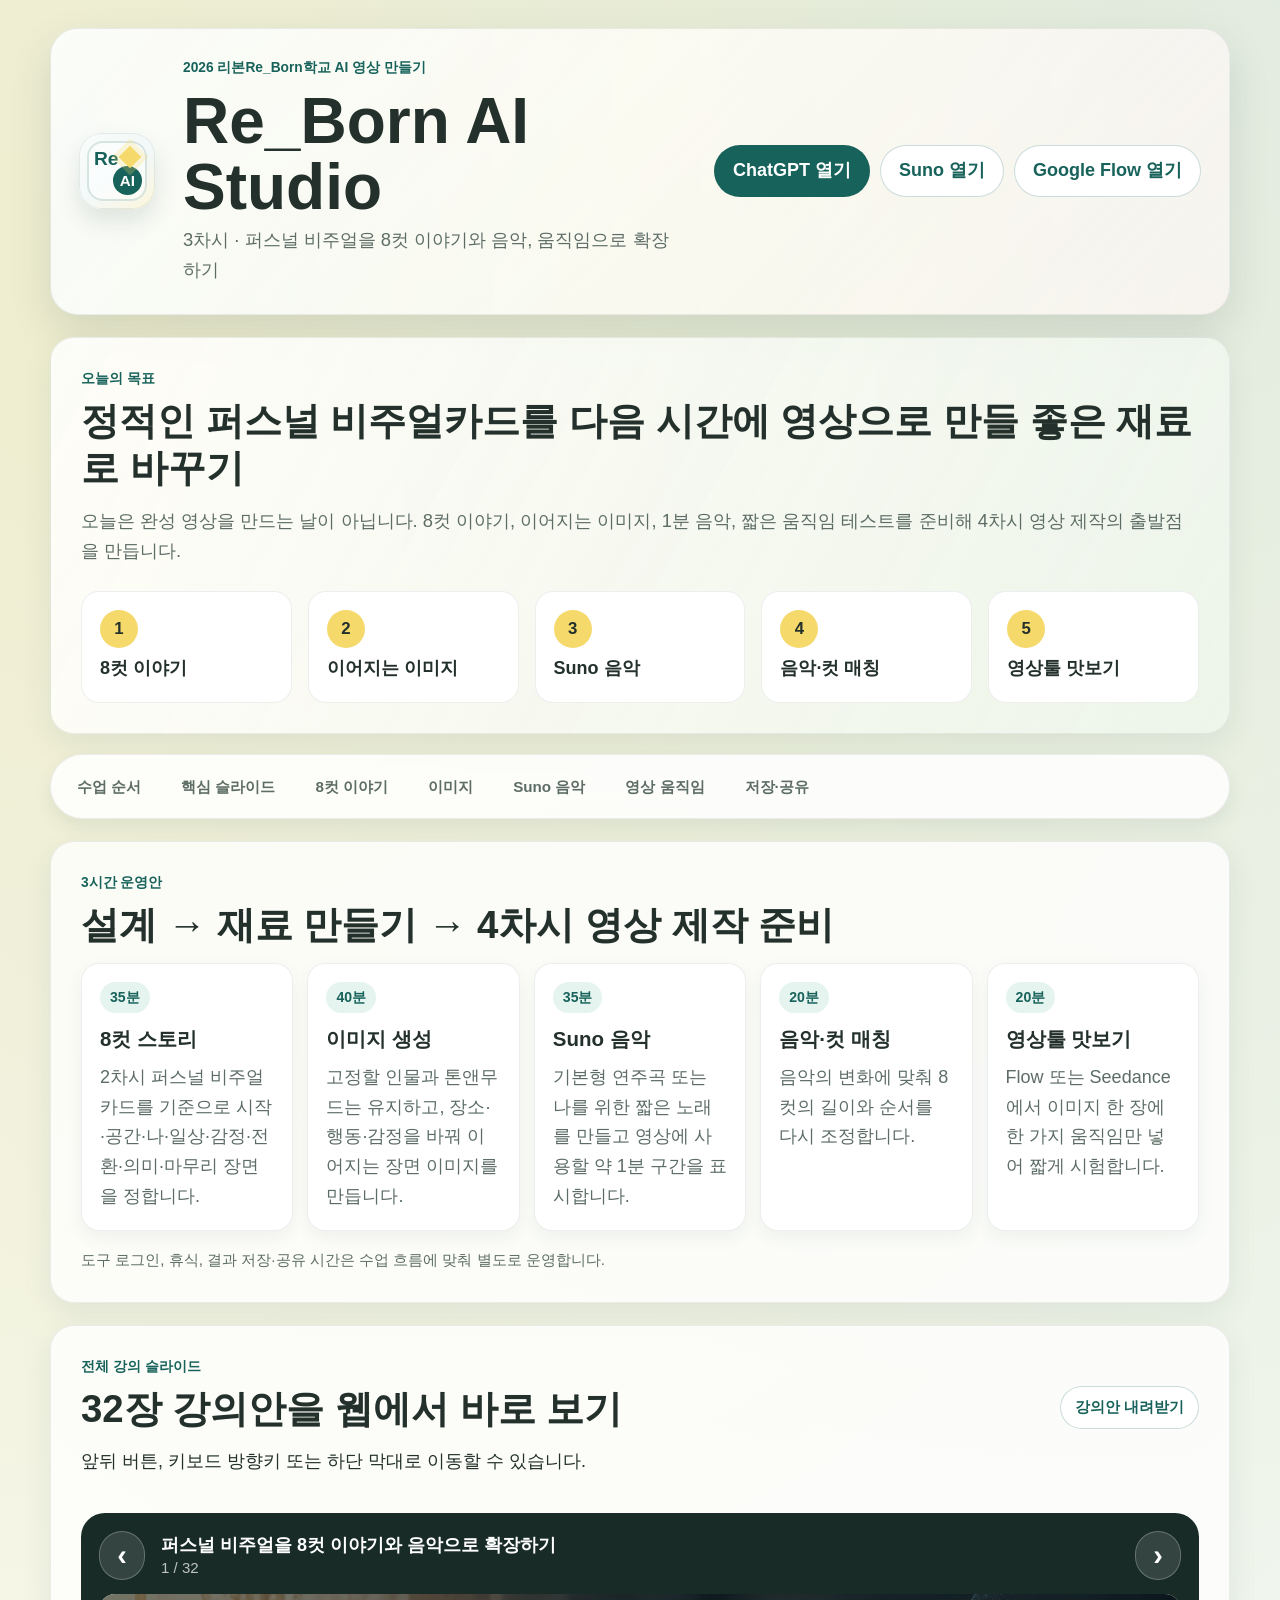
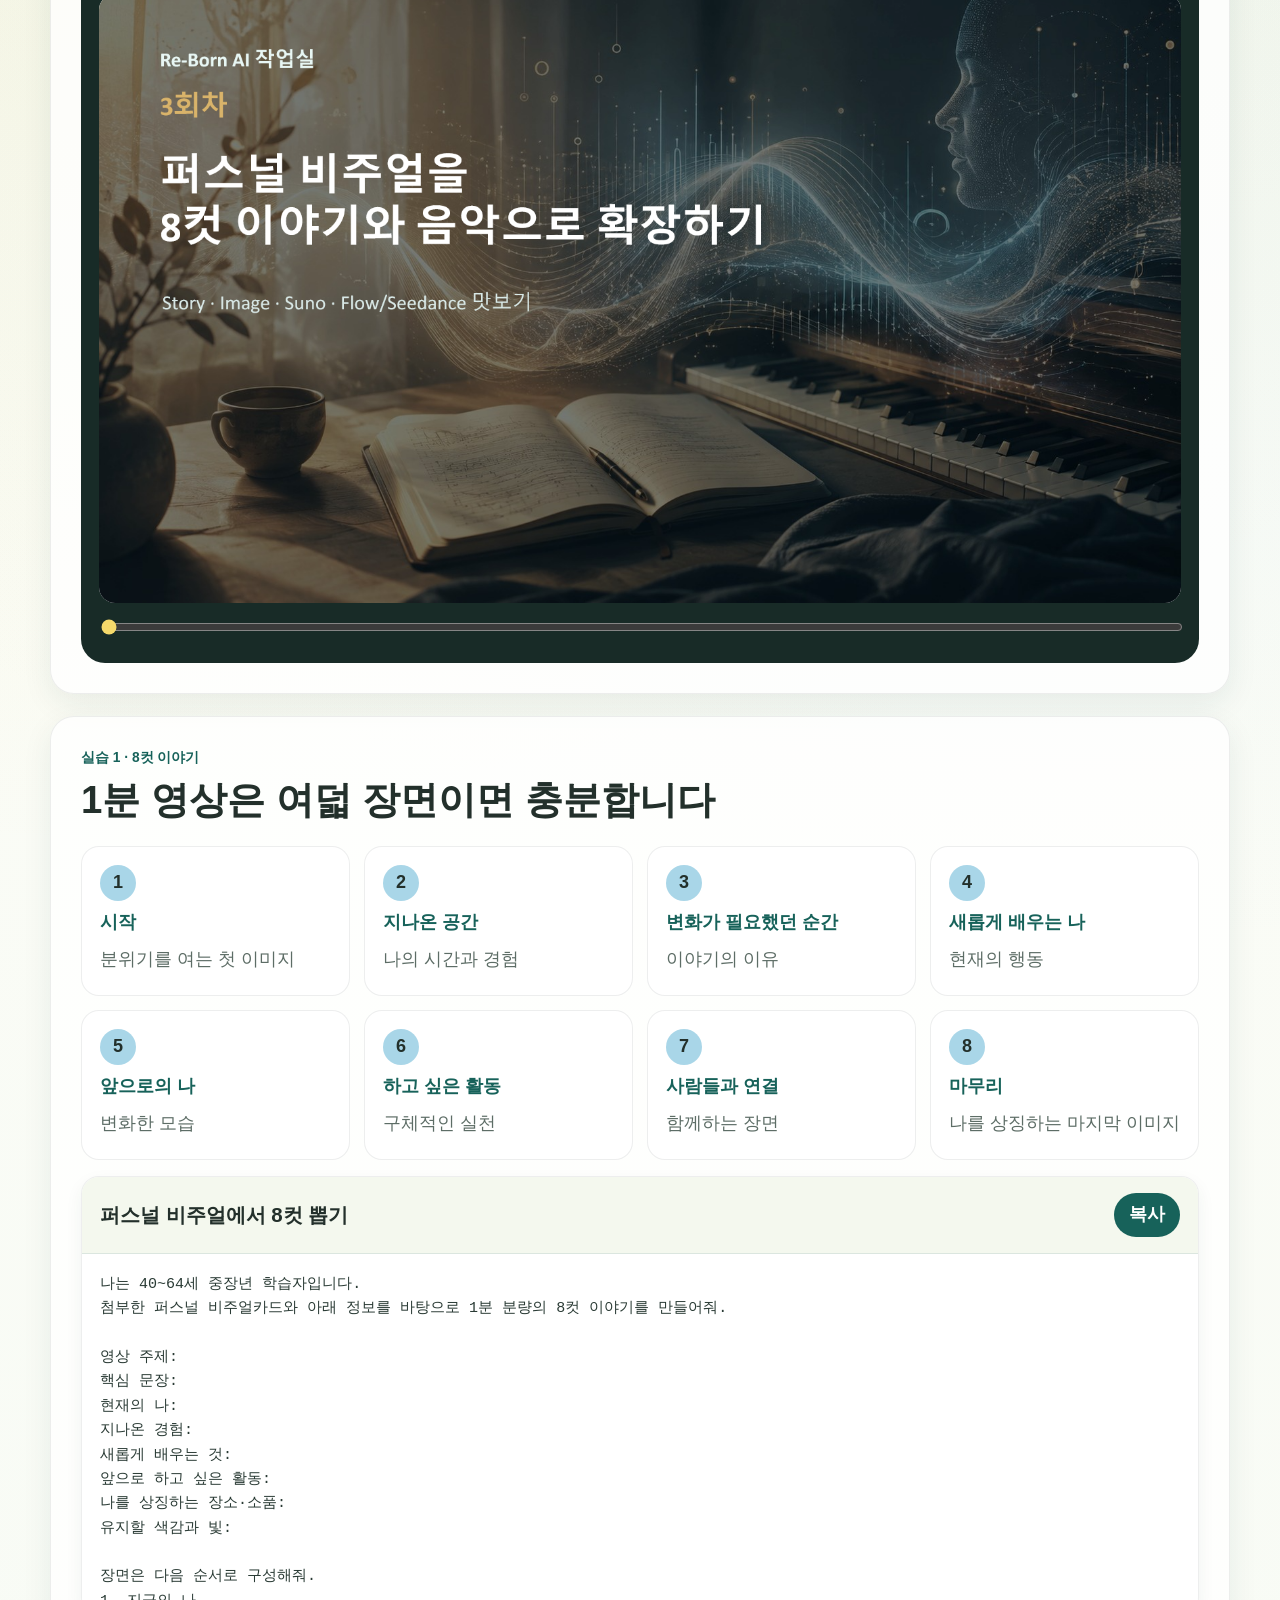
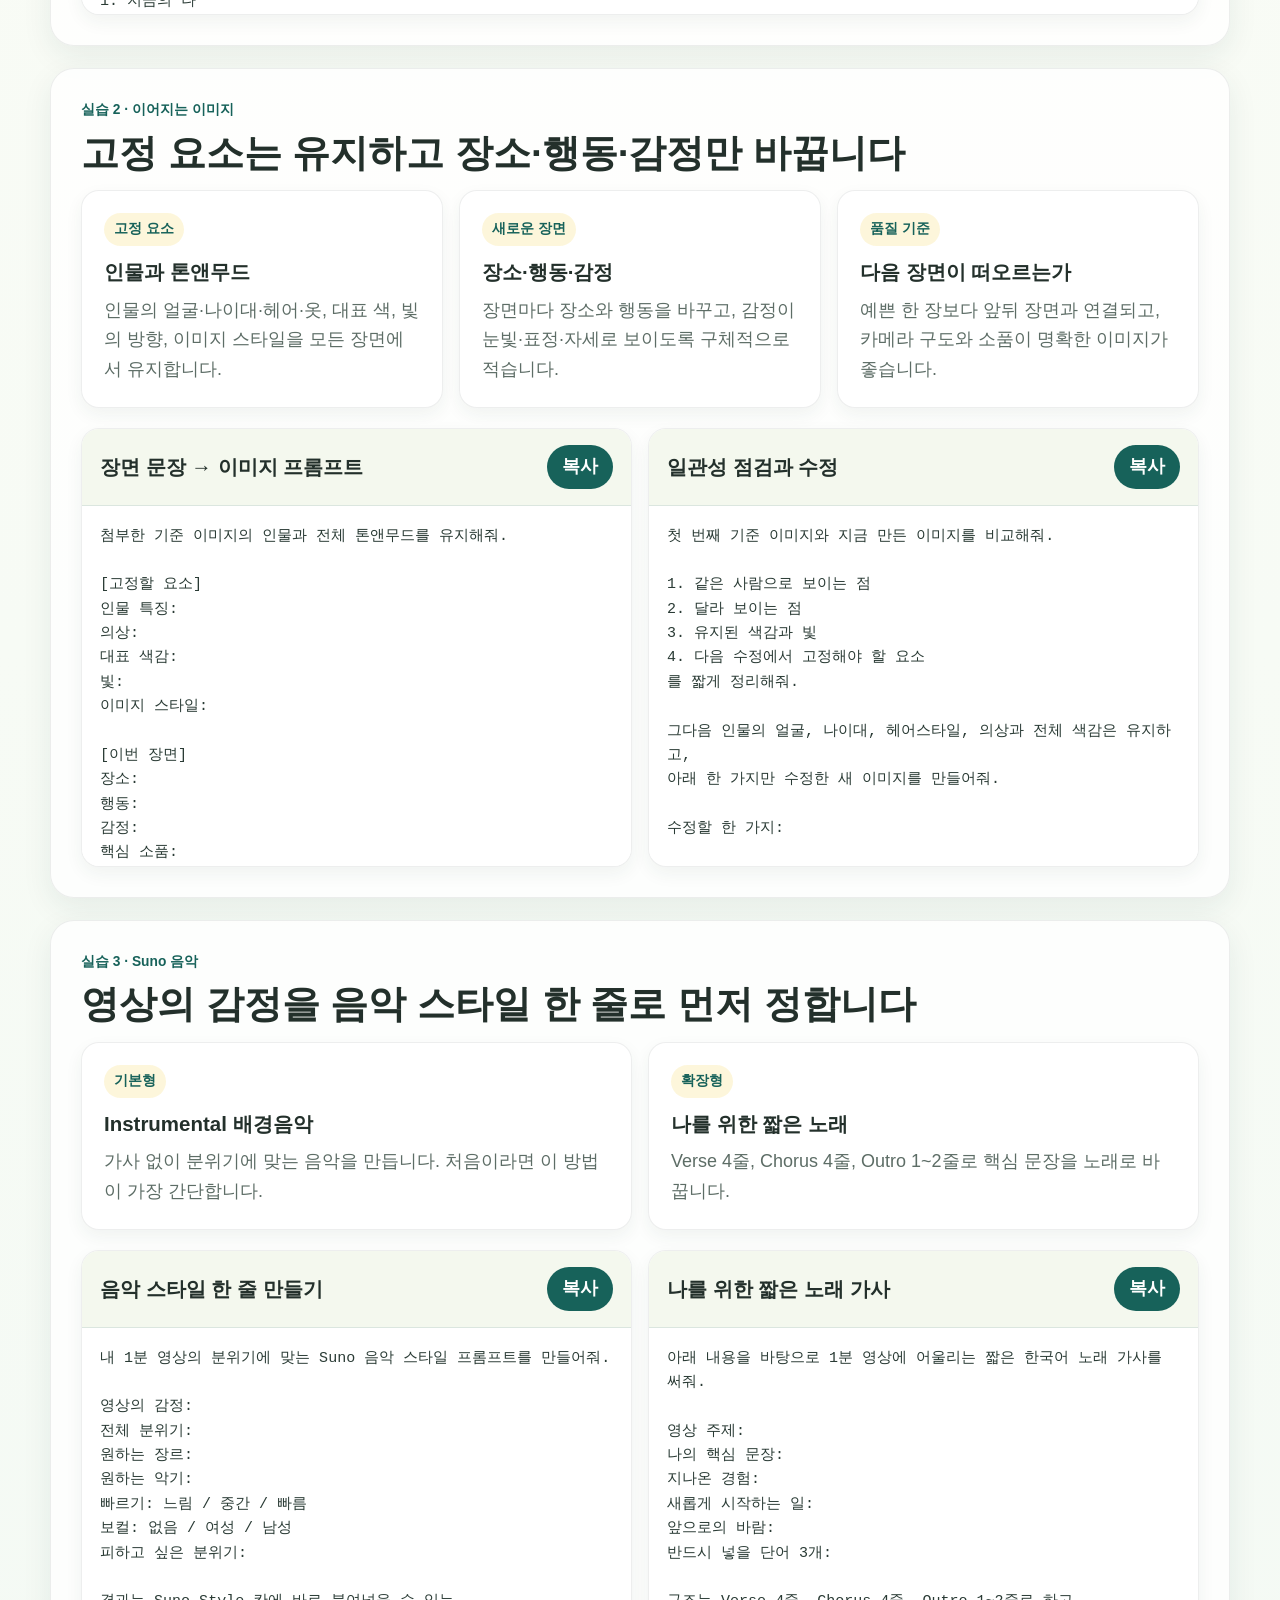
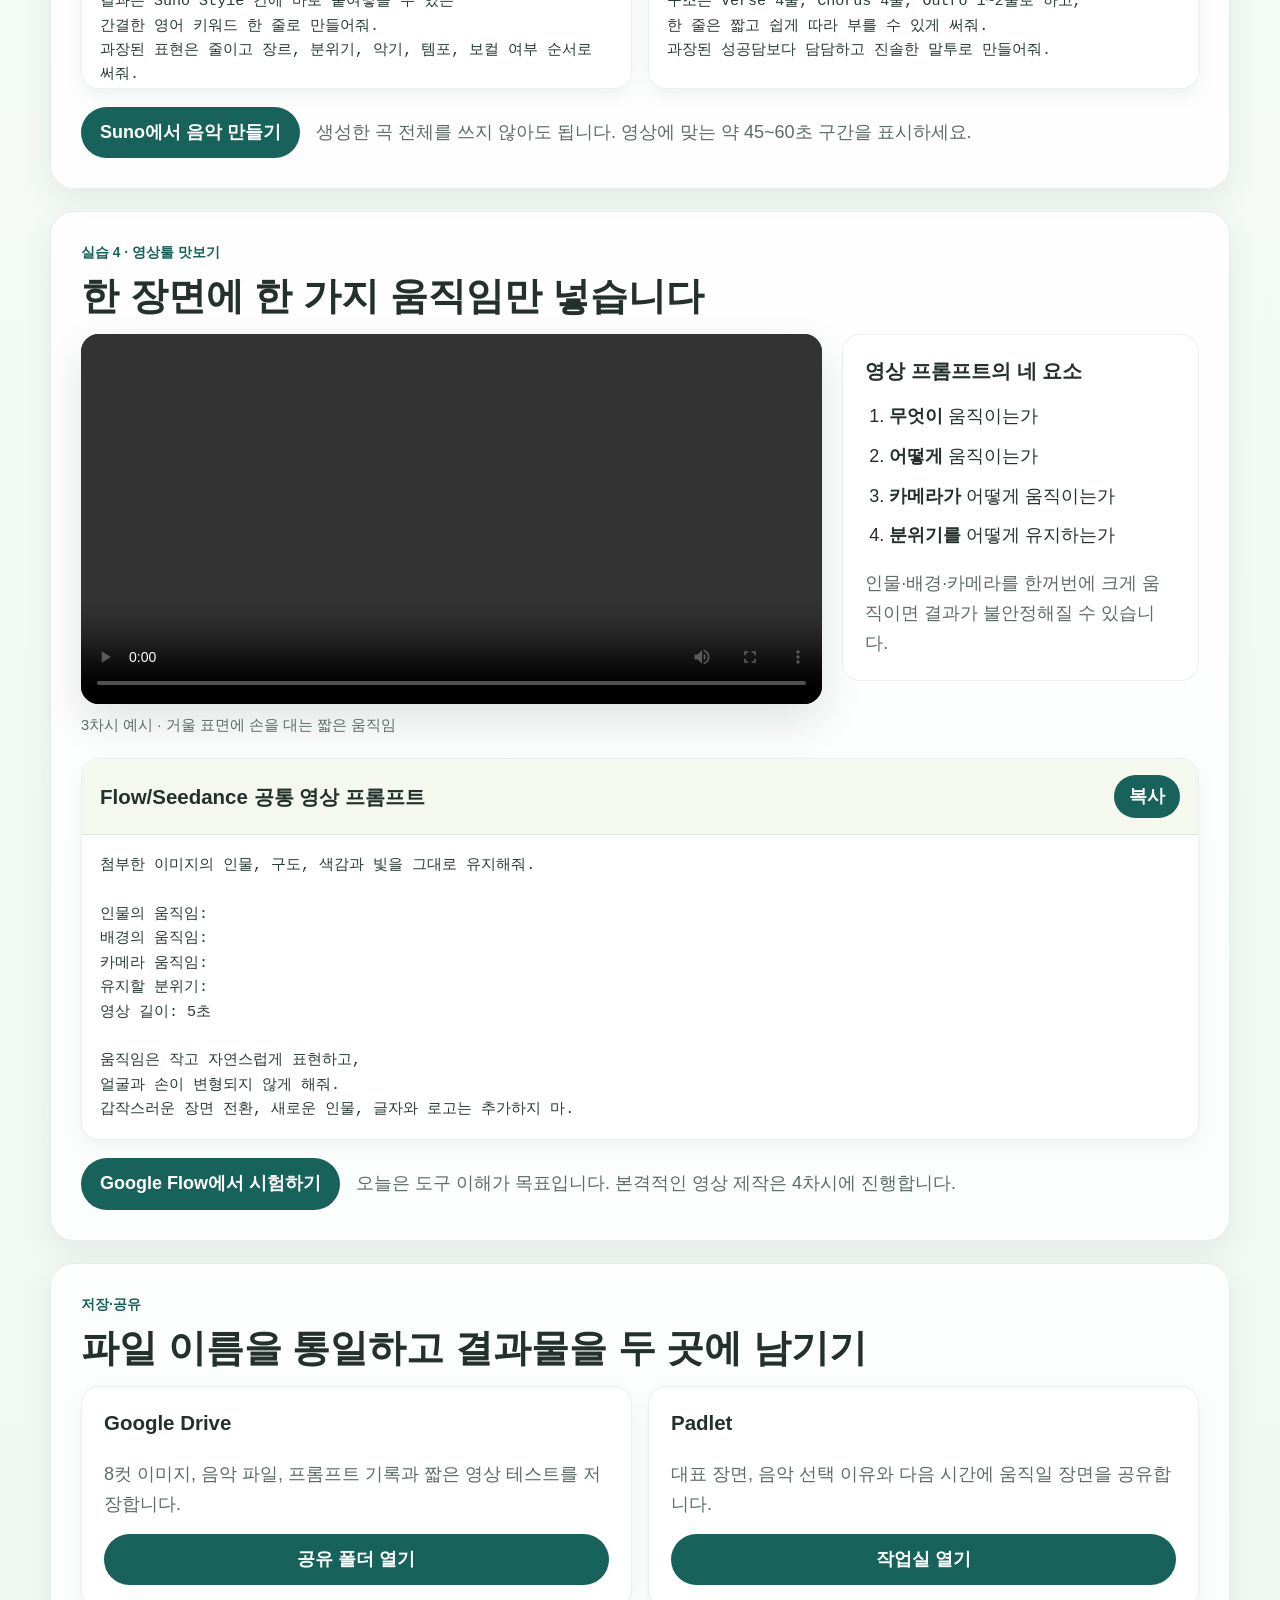
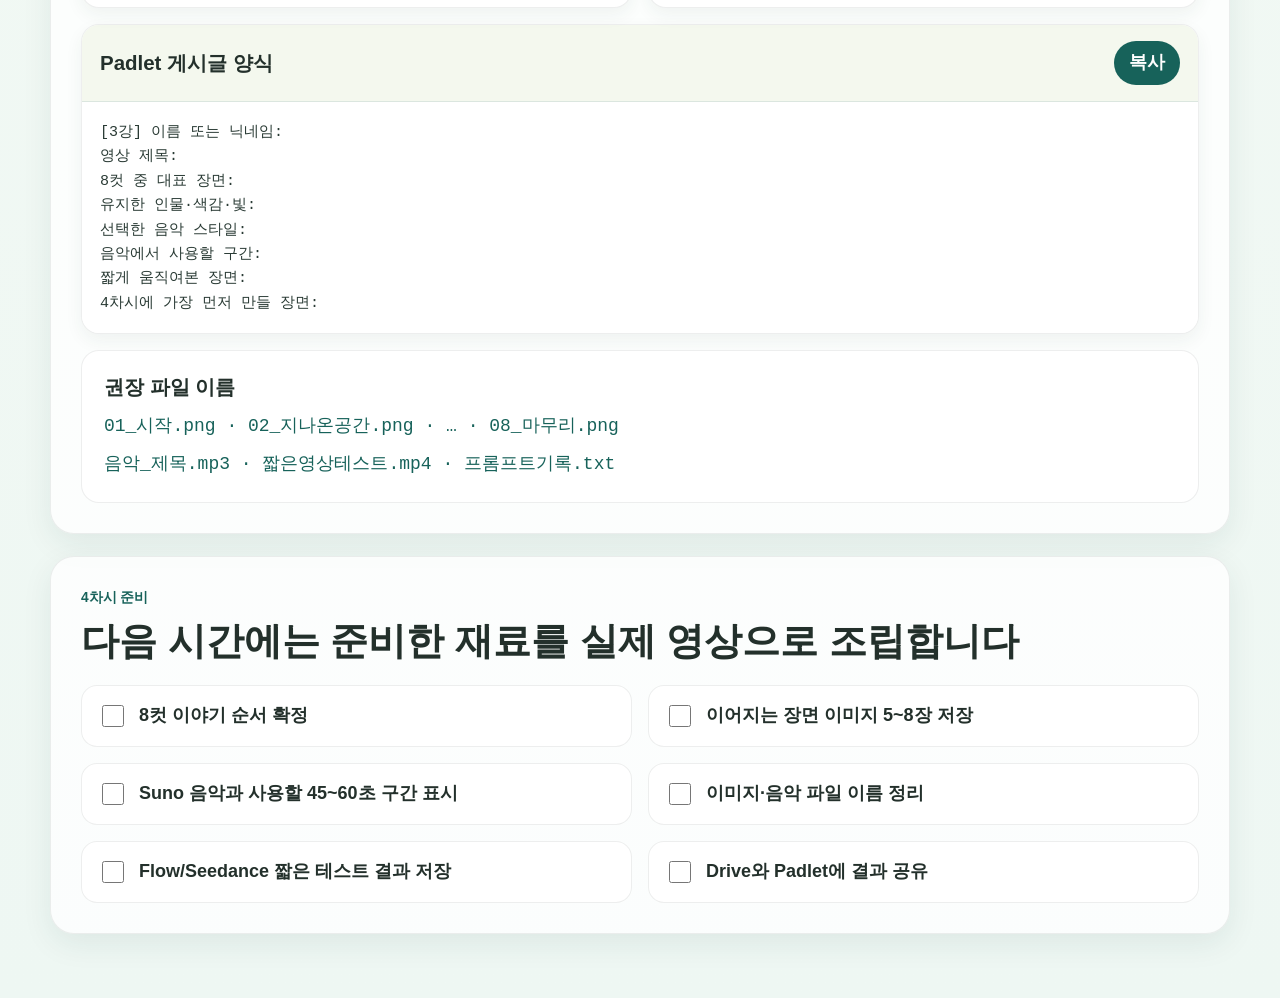
==== 3차시/index.html @ 13a47c1c "Add session 3 learning web app" ====
<!doctype html>
<html lang="ko">
  <head>
    <meta charset="utf-8" />
    <meta name="viewport" content="width=device-width, initial-scale=1" />
    <meta name="description" content="Re_Born AI Studio 3차시 수강생용 실습 웹앱" />
    <title>Re_Born AI Studio | 3차시 이야기·음악·영상</title>
    <link rel="stylesheet" href="./style.css" />
  </head>
  <body>
    <header class="site-header">
      <div class="brand-mark" aria-hidden="true">
        <span class="mark-r">Re</span>
        <span class="mark-ai">AI</span>
        <span class="mark-spark"></span>
      </div>
      <div class="hero-copy">
        <p class="eyebrow">2026 리본Re_Born학교 AI 영상 만들기</p>
        <h1>Re_Born AI Studio</h1>
        <p class="subtitle">3차시 · 퍼스널 비주얼을 8컷 이야기와 음악, 움직임으로 확장하기</p>
      </div>
      <div class="hero-actions">
        <a class="button primary" href="https://chatgpt.com/" target="_blank" rel="noreferrer">ChatGPT 열기</a>
        <a class="button" href="https://suno.com/" target="_blank" rel="noreferrer">Suno 열기</a>
        <a class="button" href="https://labs.google/fx/ko/tools/flow" target="_blank" rel="noreferrer">Google Flow 열기</a>
      </div>
    </header>

    <main>
      <section class="section goal-section" id="goal">
        <div class="section-label">오늘의 목표</div>
        <h2>정적인 퍼스널 비주얼카드를 다음 시간에 영상으로 만들 좋은 재료로 바꾸기</h2>
        <p class="lead">
          오늘은 완성 영상을 만드는 날이 아닙니다. 8컷 이야기, 이어지는 이미지, 1분 음악,
          짧은 움직임 테스트를 준비해 4차시 영상 제작의 출발점을 만듭니다.
        </p>
        <div class="outcomes">
          <div><strong>1</strong><span>8컷 이야기</span></div>
          <div><strong>2</strong><span>이어지는 이미지</span></div>
          <div><strong>3</strong><span>Suno 음악</span></div>
          <div><strong>4</strong><span>음악·컷 매칭</span></div>
          <div><strong>5</strong><span>영상툴 맛보기</span></div>
        </div>
      </section>

      <nav class="quick-nav" aria-label="수업 바로가기">
        <a href="#flow">수업 순서</a>
        <a href="#slides">핵심 슬라이드</a>
        <a href="#story">8컷 이야기</a>
        <a href="#image">이미지</a>
        <a href="#music">Suno 음악</a>
        <a href="#motion">영상 움직임</a>
        <a href="#share">저장·공유</a>
      </nav>

      <section class="section" id="flow">
        <div class="section-label">3시간 운영안</div>
        <h2>설계 → 재료 만들기 → 4차시 영상 제작 준비</h2>
        <div class="timeline five">
          <article>
            <time>35분</time>
            <h3>8컷 스토리</h3>
            <p>2차시 퍼스널 비주얼카드를 기준으로 시작·공간·나·일상·감정·전환·의미·마무리 장면을 정합니다.</p>
          </article>
          <article>
            <time>40분</time>
            <h3>이미지 생성</h3>
            <p>고정할 인물과 톤앤무드는 유지하고, 장소·행동·감정을 바꿔 이어지는 장면 이미지를 만듭니다.</p>
          </article>
          <article>
            <time>35분</time>
            <h3>Suno 음악</h3>
            <p>기본형 연주곡 또는 나를 위한 짧은 노래를 만들고 영상에 사용할 약 1분 구간을 표시합니다.</p>
          </article>
          <article>
            <time>20분</time>
            <h3>음악·컷 매칭</h3>
            <p>음악의 변화에 맞춰 8컷의 길이와 순서를 다시 조정합니다.</p>
          </article>
          <article>
            <time>20분</time>
            <h3>영상툴 맛보기</h3>
            <p>Flow 또는 Seedance에서 이미지 한 장에 한 가지 움직임만 넣어 짧게 시험합니다.</p>
          </article>
        </div>
        <p class="time-note">도구 로그인, 휴식, 결과 저장·공유 시간은 수업 흐름에 맞춰 별도로 운영합니다.</p>
      </section>

      <section class="section slide-section" id="slides">
        <div class="section-label">전체 강의 슬라이드</div>
        <div class="section-heading">
          <div>
            <h2>32장 강의안을 웹에서 바로 보기</h2>
            <p>앞뒤 버튼, 키보드 방향키 또는 하단 막대로 이동할 수 있습니다.</p>
          </div>
          <a class="button small" href="./downloads/군포_ReBorn_AI활용_3차시_통합강의안.pptx" download>강의안 내려받기</a>
        </div>
        <div class="slide-viewer" aria-live="polite">
          <div class="slide-meta">
            <button class="icon-button" id="prevSlide" type="button" aria-label="이전 슬라이드">‹</button>
            <div>
              <strong id="slideTitle">퍼스널 비주얼을 8컷 이야기와 음악으로 확장하기</strong>
              <span id="slideCount">1 / 32</span>
            </div>
            <button class="icon-button" id="nextSlide" type="button" aria-label="다음 슬라이드">›</button>
          </div>
          <img id="slideImage" src="./assets/slides/slide-1.png" alt="3차시 강의 슬라이드" />
          <input id="slideRange" type="range" min="0" max="31" value="0" aria-label="슬라이드 이동 막대" />
        </div>
      </section>

      <section class="section" id="story">
        <div class="section-label">실습 1 · 8컷 이야기</div>
        <h2>1분 영상은 여덟 장면이면 충분합니다</h2>
        <div class="story-grid">
          <article><strong>1</strong><span>시작</span><p>분위기를 여는 첫 이미지</p></article>
          <article><strong>2</strong><span>지나온 공간</span><p>나의 시간과 경험</p></article>
          <article><strong>3</strong><span>변화가 필요했던 순간</span><p>이야기의 이유</p></article>
          <article><strong>4</strong><span>새롭게 배우는 나</span><p>현재의 행동</p></article>
          <article><strong>5</strong><span>앞으로의 나</span><p>변화한 모습</p></article>
          <article><strong>6</strong><span>하고 싶은 활동</span><p>구체적인 실천</p></article>
          <article><strong>7</strong><span>사람들과 연결</span><p>함께하는 장면</p></article>
          <article><strong>8</strong><span>마무리</span><p>나를 상징하는 마지막 이미지</p></article>
        </div>
        <div class="prompt-card wide-card">
          <div class="prompt-head">
            <h3>퍼스널 비주얼에서 8컷 뽑기</h3>
            <button type="button" data-copy="prompt-story">복사</button>
          </div>
          <pre id="prompt-story">나는 40~64세 중장년 학습자입니다.
첨부한 퍼스널 비주얼카드와 아래 정보를 바탕으로 1분 분량의 8컷 이야기를 만들어줘.

영상 주제:
핵심 문장:
현재의 나:
지나온 경험:
새롭게 배우는 것:
앞으로 하고 싶은 활동:
나를 상징하는 장소·소품:
유지할 색감과 빛:

장면은 다음 순서로 구성해줘.
1. 지금의 나
2. 지나온 공간 또는 경험
3. 변화가 필요했던 순간
4. 새롭게 배우는 나
5. 앞으로의 나
6. 실제 하고 싶은 활동
7. 사람들과 연결되는 장면
8. 나를 상징하는 마지막 장면

각 장면을 장소·행동·감정이 분명한 한 문장으로 쓰고,
표 형식으로 장면 번호, 장면 설명, 장소, 행동, 감정, 핵심 소품을 정리해줘.</pre>
        </div>
      </section>

      <section class="section" id="image">
        <div class="section-label">실습 2 · 이어지는 이미지</div>
        <h2>고정 요소는 유지하고 장소·행동·감정만 바꿉니다</h2>
        <div class="cards three">
          <article class="card">
            <span class="tag">고정 요소</span>
            <h3>인물과 톤앤무드</h3>
            <p>인물의 얼굴·나이대·헤어·옷, 대표 색, 빛의 방향, 이미지 스타일을 모든 장면에서 유지합니다.</p>
          </article>
          <article class="card">
            <span class="tag">새로운 장면</span>
            <h3>장소·행동·감정</h3>
            <p>장면마다 장소와 행동을 바꾸고, 감정이 눈빛·표정·자세로 보이도록 구체적으로 적습니다.</p>
          </article>
          <article class="card">
            <span class="tag">품질 기준</span>
            <h3>다음 장면이 떠오르는가</h3>
            <p>예쁜 한 장보다 앞뒤 장면과 연결되고, 카메라 구도와 소품이 명확한 이미지가 좋습니다.</p>
          </article>
        </div>
        <div class="prompt-grid compact-top">
          <article class="prompt-card">
            <div class="prompt-head"><h3>장면 문장 → 이미지 프롬프트</h3><button type="button" data-copy="prompt-image">복사</button></div>
            <pre id="prompt-image">첨부한 기준 이미지의 인물과 전체 톤앤무드를 유지해줘.

[고정할 요소]
인물 특징:
의상:
대표 색감:
빛:
이미지 스타일:

[이번 장면]
장소:
행동:
감정:
핵심 소품:
카메라 구도:

다른 사람으로 보이지 않게 인물의 일관성을 유지하고,
글자·로고·워터마크 없이 16:9 영상용 이미지로 만들어줘.</pre>
          </article>
          <article class="prompt-card">
            <div class="prompt-head"><h3>일관성 점검과 수정</h3><button type="button" data-copy="prompt-consistency">복사</button></div>
            <pre id="prompt-consistency">첫 번째 기준 이미지와 지금 만든 이미지를 비교해줘.

1. 같은 사람으로 보이는 점
2. 달라 보이는 점
3. 유지된 색감과 빛
4. 다음 수정에서 고정해야 할 요소
를 짧게 정리해줘.

그다음 인물의 얼굴, 나이대, 헤어스타일, 의상과 전체 색감은 유지하고,
아래 한 가지만 수정한 새 이미지를 만들어줘.

수정할 한 가지:</pre>
          </article>
        </div>
      </section>

      <section class="section" id="music">
        <div class="section-label">실습 3 · Suno 음악</div>
        <h2>영상의 감정을 음악 스타일 한 줄로 먼저 정합니다</h2>
        <div class="cards two">
          <article class="card">
            <span class="tag">기본형</span>
            <h3>Instrumental 배경음악</h3>
            <p>가사 없이 분위기에 맞는 음악을 만듭니다. 처음이라면 이 방법이 가장 간단합니다.</p>
          </article>
          <article class="card">
            <span class="tag">확장형</span>
            <h3>나를 위한 짧은 노래</h3>
            <p>Verse 4줄, Chorus 4줄, Outro 1~2줄로 핵심 문장을 노래로 바꿉니다.</p>
          </article>
        </div>
        <div class="prompt-grid compact-top">
          <article class="prompt-card">
            <div class="prompt-head"><h3>음악 스타일 한 줄 만들기</h3><button type="button" data-copy="prompt-music-style">복사</button></div>
            <pre id="prompt-music-style">내 1분 영상의 분위기에 맞는 Suno 음악 스타일 프롬프트를 만들어줘.

영상의 감정:
전체 분위기:
원하는 장르:
원하는 악기:
빠르기: 느림 / 중간 / 빠름
보컬: 없음 / 여성 / 남성
피하고 싶은 분위기:

결과는 Suno Style 칸에 바로 붙여넣을 수 있는
간결한 영어 키워드 한 줄로 만들어줘.
과장된 표현은 줄이고 장르, 분위기, 악기, 템포, 보컬 여부 순서로 써줘.</pre>
          </article>
          <article class="prompt-card">
            <div class="prompt-head"><h3>나를 위한 짧은 노래 가사</h3><button type="button" data-copy="prompt-lyrics">복사</button></div>
            <pre id="prompt-lyrics">아래 내용을 바탕으로 1분 영상에 어울리는 짧은 한국어 노래 가사를 써줘.

영상 주제:
나의 핵심 문장:
지나온 경험:
새롭게 시작하는 일:
앞으로의 바람:
반드시 넣을 단어 3개:

구조는 Verse 4줄, Chorus 4줄, Outro 1~2줄로 하고,
한 줄은 짧고 쉽게 따라 부를 수 있게 써줘.
과장된 성공담보다 담담하고 진솔한 말투로 만들어줘.</pre>
          </article>
        </div>
        <div class="action-row">
          <a class="button primary" href="https://suno.com/" target="_blank" rel="noreferrer">Suno에서 음악 만들기</a>
          <span>생성한 곡 전체를 쓰지 않아도 됩니다. 영상에 맞는 약 45~60초 구간을 표시하세요.</span>
        </div>
      </section>

      <section class="section" id="motion">
        <div class="section-label">실습 4 · 영상툴 맛보기</div>
        <h2>한 장면에 한 가지 움직임만 넣습니다</h2>
        <div class="media-grid">
          <div>
            <video controls preload="metadata" playsinline>
              <source src="./assets/videos/liquid-mirror-example.mp4" type="video/mp4" />
              이 브라우저에서는 예시 영상을 재생할 수 없습니다.
            </video>
            <p class="media-caption">3차시 예시 · 거울 표면에 손을 대는 짧은 움직임</p>
          </div>
          <div class="motion-rules">
            <h3>영상 프롬프트의 네 요소</h3>
            <ol>
              <li><strong>무엇이</strong> 움직이는가</li>
              <li><strong>어떻게</strong> 움직이는가</li>
              <li><strong>카메라가</strong> 어떻게 움직이는가</li>
              <li><strong>분위기를</strong> 어떻게 유지하는가</li>
            </ol>
            <p>인물·배경·카메라를 한꺼번에 크게 움직이면 결과가 불안정해질 수 있습니다.</p>
          </div>
        </div>
        <div class="prompt-card wide-card compact-top">
          <div class="prompt-head"><h3>Flow/Seedance 공통 영상 프롬프트</h3><button type="button" data-copy="prompt-motion">복사</button></div>
          <pre id="prompt-motion">첨부한 이미지의 인물, 구도, 색감과 빛을 그대로 유지해줘.

인물의 움직임:
배경의 움직임:
카메라 움직임:
유지할 분위기:
영상 길이: 5초

움직임은 작고 자연스럽게 표현하고,
얼굴과 손이 변형되지 않게 해줘.
갑작스러운 장면 전환, 새로운 인물, 글자와 로고는 추가하지 마.</pre>
        </div>
        <div class="action-row">
          <a class="button primary" href="https://labs.google/fx/ko/tools/flow" target="_blank" rel="noreferrer">Google Flow에서 시험하기</a>
          <span>오늘은 도구 이해가 목표입니다. 본격적인 영상 제작은 4차시에 진행합니다.</span>
        </div>
      </section>

      <section class="section link-section" id="share">
        <div class="section-label">저장·공유</div>
        <h2>파일 이름을 통일하고 결과물을 두 곳에 남기기</h2>
        <div class="cards two">
          <article class="card link-card">
            <h3>Google Drive</h3>
            <p>8컷 이미지, 음악 파일, 프롬프트 기록과 짧은 영상 테스트를 저장합니다.</p>
            <a class="button primary" href="https://drive.google.com/drive/folders/1Kt7Q1OWE9jTE-V_m9op8aVXycPz6Lcqi?usp=sharing" target="_blank" rel="noreferrer">공유 폴더 열기</a>
          </article>
          <article class="card link-card">
            <h3>Padlet</h3>
            <p>대표 장면, 음악 선택 이유와 다음 시간에 움직일 장면을 공유합니다.</p>
            <a class="button primary" href="https://padlet.com/jsslee751/re-born-ai-69zp2rx6zl3tyjym" target="_blank" rel="noreferrer">작업실 열기</a>
          </article>
        </div>
        <div class="share-template">
          <div class="prompt-head"><h3>Padlet 게시글 양식</h3><button type="button" data-copy="padlet-template">복사</button></div>
          <pre id="padlet-template">[3강] 이름 또는 닉네임:
영상 제목:
8컷 중 대표 장면:
유지한 인물·색감·빛:
선택한 음악 스타일:
음악에서 사용할 구간:
짧게 움직여본 장면:
4차시에 가장 먼저 만들 장면:</pre>
        </div>

        <div class="file-guide">
          <h3>권장 파일 이름</h3>
          <code>01_시작.png · 02_지나온공간.png · … · 08_마무리.png</code>
          <code>음악_제목.mp3 · 짧은영상테스트.mp4 · 프롬프트기록.txt</code>
        </div>
      </section>

      <section class="section next-section">
        <div class="section-label">4차시 준비</div>
        <h2>다음 시간에는 준비한 재료를 실제 영상으로 조립합니다</h2>
        <div class="next-grid">
          <label><input type="checkbox" /> 8컷 이야기 순서 확정</label>
          <label><input type="checkbox" /> 이어지는 장면 이미지 5~8장 저장</label>
          <label><input type="checkbox" /> Suno 음악과 사용할 45~60초 구간 표시</label>
          <label><input type="checkbox" /> 이미지·음악 파일 이름 정리</label>
          <label><input type="checkbox" /> Flow/Seedance 짧은 테스트 결과 저장</label>
          <label><input type="checkbox" /> Drive와 Padlet에 결과 공유</label>
        </div>
      </section>
    </main>

    <div class="toast" id="toast" role="status" aria-live="polite">복사했습니다</div>
    <script src="./script.js"></script>
  </body>
</html>
---- 3차시/style.css ----
:root {
  --ink: #23302b;
  --muted: #5d6d66;
  --line: #dbe6df;
  --paper: #fffdf7;
  --soft: #f4f8ee;
  --mint: #8acbb7;
  --sky: #a9d6e8;
  --lemon: #f5d96b;
  --coral: #f09a84;
  --deep: #17625a;
  --shadow: 0 18px 42px rgba(30, 65, 58, 0.13);
}

* {
  box-sizing: border-box;
}

html {
  scroll-behavior: smooth;
}

body {
  margin: 0;
  color: var(--ink);
  background:
    radial-gradient(circle at 12% 4%, rgba(245, 217, 107, 0.28), transparent 30%),
    radial-gradient(circle at 88% 0%, rgba(169, 214, 232, 0.38), transparent 34%),
    linear-gradient(180deg, #fffdf7 0%, #f7fbf5 52%, #eef7f3 100%);
  font-family: "Paperlogy", "Pretendard", "Malgun Gothic", "Apple SD Gothic Neo", sans-serif;
  font-size: 18px;
  line-height: 1.65;
}

a {
  color: inherit;
}

.site-header {
  display: grid;
  grid-template-columns: auto minmax(0, 1fr) auto;
  gap: 28px;
  align-items: center;
  width: min(1180px, calc(100% - 40px));
  margin: 28px auto 18px;
  padding: 28px;
  border: 1px solid rgba(35, 48, 43, 0.08);
  border-radius: 28px;
  background:
    linear-gradient(135deg, rgba(255, 255, 255, 0.88), rgba(255, 255, 255, 0.64)),
    linear-gradient(90deg, rgba(138, 203, 183, 0.22), rgba(245, 217, 107, 0.18), rgba(240, 154, 132, 0.16));
  box-shadow: var(--shadow);
}

.brand-mark {
  position: relative;
  width: 76px;
  height: 76px;
  flex: 0 0 auto;
  border-radius: 22px;
  background:
    linear-gradient(135deg, rgba(255, 255, 255, 0.95), rgba(255, 253, 247, 0.78)),
    linear-gradient(145deg, var(--mint), var(--sky) 52%, var(--lemon));
  box-shadow:
    inset 0 0 0 1px rgba(35, 48, 43, 0.08),
    0 12px 24px rgba(30, 65, 58, 0.12);
  overflow: hidden;
}

.brand-mark::before {
  content: "";
  position: absolute;
  inset: 8px;
  border-radius: 16px;
  border: 2px solid rgba(23, 98, 90, 0.16);
  background: rgba(255, 255, 255, 0.58);
}

.brand-mark span {
  position: absolute;
  z-index: 1;
}

.mark-r {
  left: 15px;
  top: 16px;
  color: var(--deep);
  font-size: 1.2rem;
  font-weight: 900;
  line-height: 1;
}

.mark-ai {
  right: 13px;
  bottom: 14px;
  padding: 2px 7px;
  border-radius: 999px;
  background: var(--deep);
  color: #fff;
  font-size: 0.95rem;
  font-weight: 900;
  letter-spacing: 0;
}

.mark-spark {
  width: 16px;
  height: 16px;
  right: 17px;
  top: 16px;
  background: var(--lemon);
  transform: rotate(45deg);
  box-shadow: 0 0 0 5px rgba(245, 217, 107, 0.24);
}

.eyebrow,
.section-label,
.tag {
  margin: 0 0 8px;
  color: var(--deep);
  font-size: 0.86rem;
  font-weight: 800;
  letter-spacing: 0;
}

h1,
h2,
h3,
p {
  margin-top: 0;
}

h1 {
  margin-bottom: 4px;
  font-size: clamp(2.25rem, 5vw, 4.9rem);
  line-height: 1.04;
  font-weight: 900;
}

h2 {
  margin-bottom: 14px;
  font-size: clamp(1.8rem, 3vw, 2.65rem);
  line-height: 1.22;
}

h3 {
  margin-bottom: 10px;
  font-size: 1.28rem;
  line-height: 1.35;
}

.subtitle,
.lead {
  margin-bottom: 0;
  color: var(--muted);
  font-size: 1.15rem;
}

.hero-actions {
  display: flex;
  gap: 10px;
  align-items: center;
  flex-wrap: wrap;
  justify-content: flex-end;
}

.button,
button {
  display: inline-flex;
  min-height: 46px;
  align-items: center;
  justify-content: center;
  gap: 8px;
  padding: 10px 18px;
  border: 1px solid rgba(23, 98, 90, 0.22);
  border-radius: 999px;
  background: #ffffff;
  color: var(--deep);
  font: inherit;
  font-weight: 800;
  text-decoration: none;
  cursor: pointer;
  transition: transform 0.16s ease, box-shadow 0.16s ease, background 0.16s ease;
}

.button:hover,
button:hover {
  transform: translateY(-1px);
  box-shadow: 0 10px 22px rgba(30, 65, 58, 0.12);
}

.button.primary {
  background: var(--deep);
  color: #fff;
}

.button.small {
  min-height: 38px;
  padding: 8px 14px;
  font-size: 0.92rem;
}

main {
  width: min(1180px, calc(100% - 40px));
  margin: 0 auto 64px;
}

.section {
  margin-top: 22px;
  padding: 30px;
  border: 1px solid rgba(35, 48, 43, 0.08);
  border-radius: 24px;
  background: rgba(255, 255, 255, 0.78);
  box-shadow: 0 10px 30px rgba(30, 65, 58, 0.08);
}

.goal-section {
  background:
    linear-gradient(120deg, rgba(255, 255, 255, 0.9), rgba(244, 248, 238, 0.78)),
    linear-gradient(90deg, rgba(245, 217, 107, 0.18), rgba(138, 203, 183, 0.2));
}

.outcomes,
.cards,
.prompt-grid,
.next-grid {
  display: grid;
  gap: 16px;
}

.outcomes {
  grid-template-columns: repeat(5, 1fr);
  margin-top: 24px;
}

.outcomes div {
  display: grid;
  min-height: 112px;
  align-content: start;
  gap: 8px;
  padding: 18px;
  border-radius: 18px;
  background: #ffffff;
  border: 1px solid rgba(35, 48, 43, 0.08);
}

.outcomes strong {
  display: inline-grid;
  width: 38px;
  height: 38px;
  place-items: center;
  border-radius: 999px;
  background: var(--lemon);
  font-size: 1.05rem;
}

.outcomes span {
  font-weight: 800;
  line-height: 1.35;
}

.quick-nav {
  position: sticky;
  top: 0;
  z-index: 20;
  display: flex;
  gap: 8px;
  margin: 20px 0;
  padding: 10px;
  border: 1px solid rgba(35, 48, 43, 0.08);
  border-radius: 999px;
  background: rgba(255, 255, 255, 0.86);
  backdrop-filter: blur(12px);
  box-shadow: 0 8px 18px rgba(30, 65, 58, 0.08);
  overflow-x: auto;
}

.quick-nav a {
  flex: 0 0 auto;
  padding: 9px 16px;
  border-radius: 999px;
  color: var(--muted);
  font-size: 0.95rem;
  font-weight: 800;
  text-decoration: none;
}

.quick-nav a:hover {
  background: var(--soft);
  color: var(--deep);
}

.timeline {
  display: grid;
  grid-template-columns: repeat(3, 1fr);
  gap: 14px;
}

.timeline.five {
  grid-template-columns: repeat(5, 1fr);
}

.time-note {
  margin: 16px 0 0;
  color: var(--muted);
  font-size: 0.95rem;
}

.timeline article,
.card,
.prompt-card,
.share-template {
  border: 1px solid rgba(35, 48, 43, 0.08);
  border-radius: 18px;
  background: #ffffff;
  box-shadow: 0 7px 18px rgba(30, 65, 58, 0.06);
}

.timeline article {
  padding: 18px;
}

.timeline time {
  display: inline-flex;
  margin-bottom: 12px;
  padding: 4px 10px;
  border-radius: 999px;
  background: rgba(138, 203, 183, 0.22);
  color: var(--deep);
  font-size: 0.88rem;
  font-weight: 900;
}

.timeline p,
.card p {
  margin-bottom: 0;
  color: var(--muted);
}

.section-heading {
  display: flex;
  align-items: flex-start;
  justify-content: space-between;
  gap: 18px;
  margin-bottom: 18px;
}

.slide-viewer {
  padding: 18px;
  border-radius: 24px;
  background: #182b27;
}

.slide-meta {
  display: grid;
  grid-template-columns: auto minmax(0, 1fr) auto;
  gap: 16px;
  align-items: center;
  margin-bottom: 14px;
  color: #fff;
}

.slide-meta strong,
.slide-meta span {
  display: block;
  line-height: 1.35;
}

.slide-meta span {
  color: rgba(255, 255, 255, 0.72);
  font-size: 0.94rem;
}

.icon-button {
  width: 46px;
  min-height: 46px;
  padding: 0;
  border-color: rgba(255, 255, 255, 0.25);
  background: rgba(255, 255, 255, 0.12);
  color: #fff;
  font-size: 1.8rem;
}

.slide-viewer img {
  display: block;
  width: 100%;
  max-height: 72vh;
  object-fit: contain;
  border-radius: 16px;
  background: #fff;
}

.slide-viewer input[type="range"] {
  width: 100%;
  margin-top: 16px;
  accent-color: var(--lemon);
}

.cards.three {
  grid-template-columns: repeat(3, 1fr);
}

.cards.two {
  grid-template-columns: repeat(2, 1fr);
}

.card {
  padding: 22px;
}

.tag {
  display: inline-flex;
  margin-bottom: 12px;
  padding: 5px 10px;
  border-radius: 999px;
  background: rgba(245, 217, 107, 0.24);
}

.check-list {
  display: grid;
  gap: 8px;
  margin: 16px 0 0;
  padding: 0;
  list-style: none;
}

.check-list li {
  position: relative;
  padding-left: 28px;
  font-weight: 700;
}

.check-list li::before {
  content: "";
  position: absolute;
  left: 0;
  top: 0.55em;
  width: 13px;
  height: 13px;
  border-radius: 4px;
  background: var(--mint);
}

.prompt-grid {
  grid-template-columns: repeat(2, 1fr);
}

.prompt-card,
.share-template {
  overflow: hidden;
}

.prompt-head {
  display: flex;
  align-items: center;
  justify-content: space-between;
  gap: 14px;
  padding: 16px 18px;
  border-bottom: 1px solid var(--line);
  background: var(--soft);
}

.prompt-head h3 {
  margin: 0;
}

.prompt-head button {
  min-height: 38px;
  padding: 6px 14px;
  background: var(--deep);
  color: #fff;
  white-space: nowrap;
}

pre {
  max-height: 360px;
  margin: 0;
  padding: 18px;
  overflow: auto;
  color: #2a3b35;
  background: #fff;
  font-family: "D2Coding", "Consolas", "Malgun Gothic", monospace;
  font-size: 0.94rem;
  line-height: 1.62;
  white-space: pre-wrap;
}

.link-card {
  display: grid;
  align-content: start;
  gap: 14px;
}

.share-template {
  margin-top: 16px;
}

.next-grid {
  grid-template-columns: repeat(2, 1fr);
  margin-top: 20px;
}

.bonus-section {
  background:
    linear-gradient(135deg, rgba(255, 255, 255, 0.84), rgba(244, 248, 238, 0.88)),
    linear-gradient(90deg, rgba(169, 214, 232, 0.2), rgba(240, 154, 132, 0.14));
}

.bonus-cards,
.bonus-prompts {
  margin-top: 20px;
}

.mini-steps {
  display: grid;
  grid-template-columns: repeat(4, 1fr);
  gap: 14px;
  margin-top: 16px;
}

.mini-steps article {
  display: grid;
  gap: 8px;
  align-content: start;
  padding: 18px;
  border: 1px solid rgba(35, 48, 43, 0.08);
  border-radius: 18px;
  background: #ffffff;
}

.mini-steps strong {
  display: inline-grid;
  width: 36px;
  height: 36px;
  place-items: center;
  border-radius: 999px;
  background: var(--coral);
  color: #fff;
  font-size: 1rem;
}

.mini-steps span {
  color: var(--deep);
  font-size: 1.08rem;
  font-weight: 900;
}

.mini-steps p {
  margin: 0;
  color: var(--muted);
}

.next-grid label {
  display: flex;
  min-height: 62px;
  align-items: center;
  gap: 12px;
  padding: 14px 16px;
  border: 1px solid rgba(35, 48, 43, 0.08);
  border-radius: 16px;
  background: #ffffff;
  font-weight: 800;
}

.next-grid input {
  width: 22px;
  height: 22px;
  accent-color: var(--deep);
}

.story-grid {
  display: grid;
  grid-template-columns: repeat(4, 1fr);
  gap: 14px;
  margin: 22px 0 16px;
}

.story-grid article {
  display: grid;
  min-height: 150px;
  align-content: start;
  gap: 7px;
  padding: 18px;
  border: 1px solid rgba(35, 48, 43, 0.08);
  border-radius: 18px;
  background: #fff;
}

.story-grid strong {
  display: grid;
  width: 36px;
  height: 36px;
  place-items: center;
  border-radius: 999px;
  background: var(--sky);
}

.story-grid span {
  color: var(--deep);
  font-weight: 900;
}

.story-grid p,
.media-caption,
.motion-rules p,
.action-row span {
  margin: 0;
  color: var(--muted);
}

.wide-card {
  margin-top: 16px;
}

.compact-top {
  margin-top: 20px;
}

.action-row {
  display: flex;
  align-items: center;
  gap: 16px;
  margin-top: 18px;
}

.media-grid {
  display: grid;
  grid-template-columns: minmax(0, 1.35fr) minmax(280px, 0.65fr);
  gap: 20px;
  align-items: start;
}

.media-grid video {
  display: block;
  width: 100%;
  max-height: 520px;
  border-radius: 18px;
  background: #172a26;
  box-shadow: var(--shadow);
}

.media-caption {
  margin-top: 9px;
  font-size: 0.92rem;
}

.motion-rules,
.file-guide {
  padding: 22px;
  border: 1px solid rgba(35, 48, 43, 0.08);
  border-radius: 18px;
  background: #fff;
}

.motion-rules ol {
  display: grid;
  gap: 10px;
  padding-left: 24px;
}

.file-guide {
  display: grid;
  gap: 9px;
  margin-top: 16px;
}

.file-guide h3 {
  margin-bottom: 2px;
}

.file-guide code {
  overflow-wrap: anywhere;
  color: var(--deep);
  font-family: "D2Coding", "Consolas", "Malgun Gothic", monospace;
}

.toast {
  position: fixed;
  left: 50%;
  bottom: 24px;
  z-index: 50;
  transform: translateX(-50%) translateY(16px);
  padding: 12px 18px;
  border-radius: 999px;
  background: var(--deep);
  color: #fff;
  font-weight: 900;
  opacity: 0;
  pointer-events: none;
  transition: opacity 0.2s ease, transform 0.2s ease;
}

.toast.show {
  opacity: 1;
  transform: translateX(-50%) translateY(0);
}

@media (max-width: 900px) {
  body {
    font-size: 17px;
  }

  .site-header {
    grid-template-columns: 1fr;
    gap: 18px;
    width: min(100% - 24px, 680px);
    margin-top: 12px;
    padding: 22px;
  }

  .hero-actions {
    justify-content: flex-start;
  }

  main {
    width: min(100% - 24px, 680px);
  }

  .section {
    padding: 22px;
    border-radius: 20px;
  }

  .outcomes,
  .timeline,
  .timeline.five,
  .cards.three,
  .cards.two,
  .prompt-grid,
  .next-grid,
  .mini-steps,
  .story-grid,
  .media-grid {
    grid-template-columns: 1fr;
  }

  .action-row {
    align-items: flex-start;
    flex-direction: column;
  }

  .outcomes div {
    min-height: auto;
  }

  .section-heading {
    display: block;
  }

  .section-heading .button {
    margin-top: 10px;
  }

  .quick-nav {
    border-radius: 18px;
  }

  .slide-viewer {
    padding: 12px;
    border-radius: 18px;
  }

  .slide-meta {
    grid-template-columns: auto 1fr auto;
    gap: 10px;
  }
}
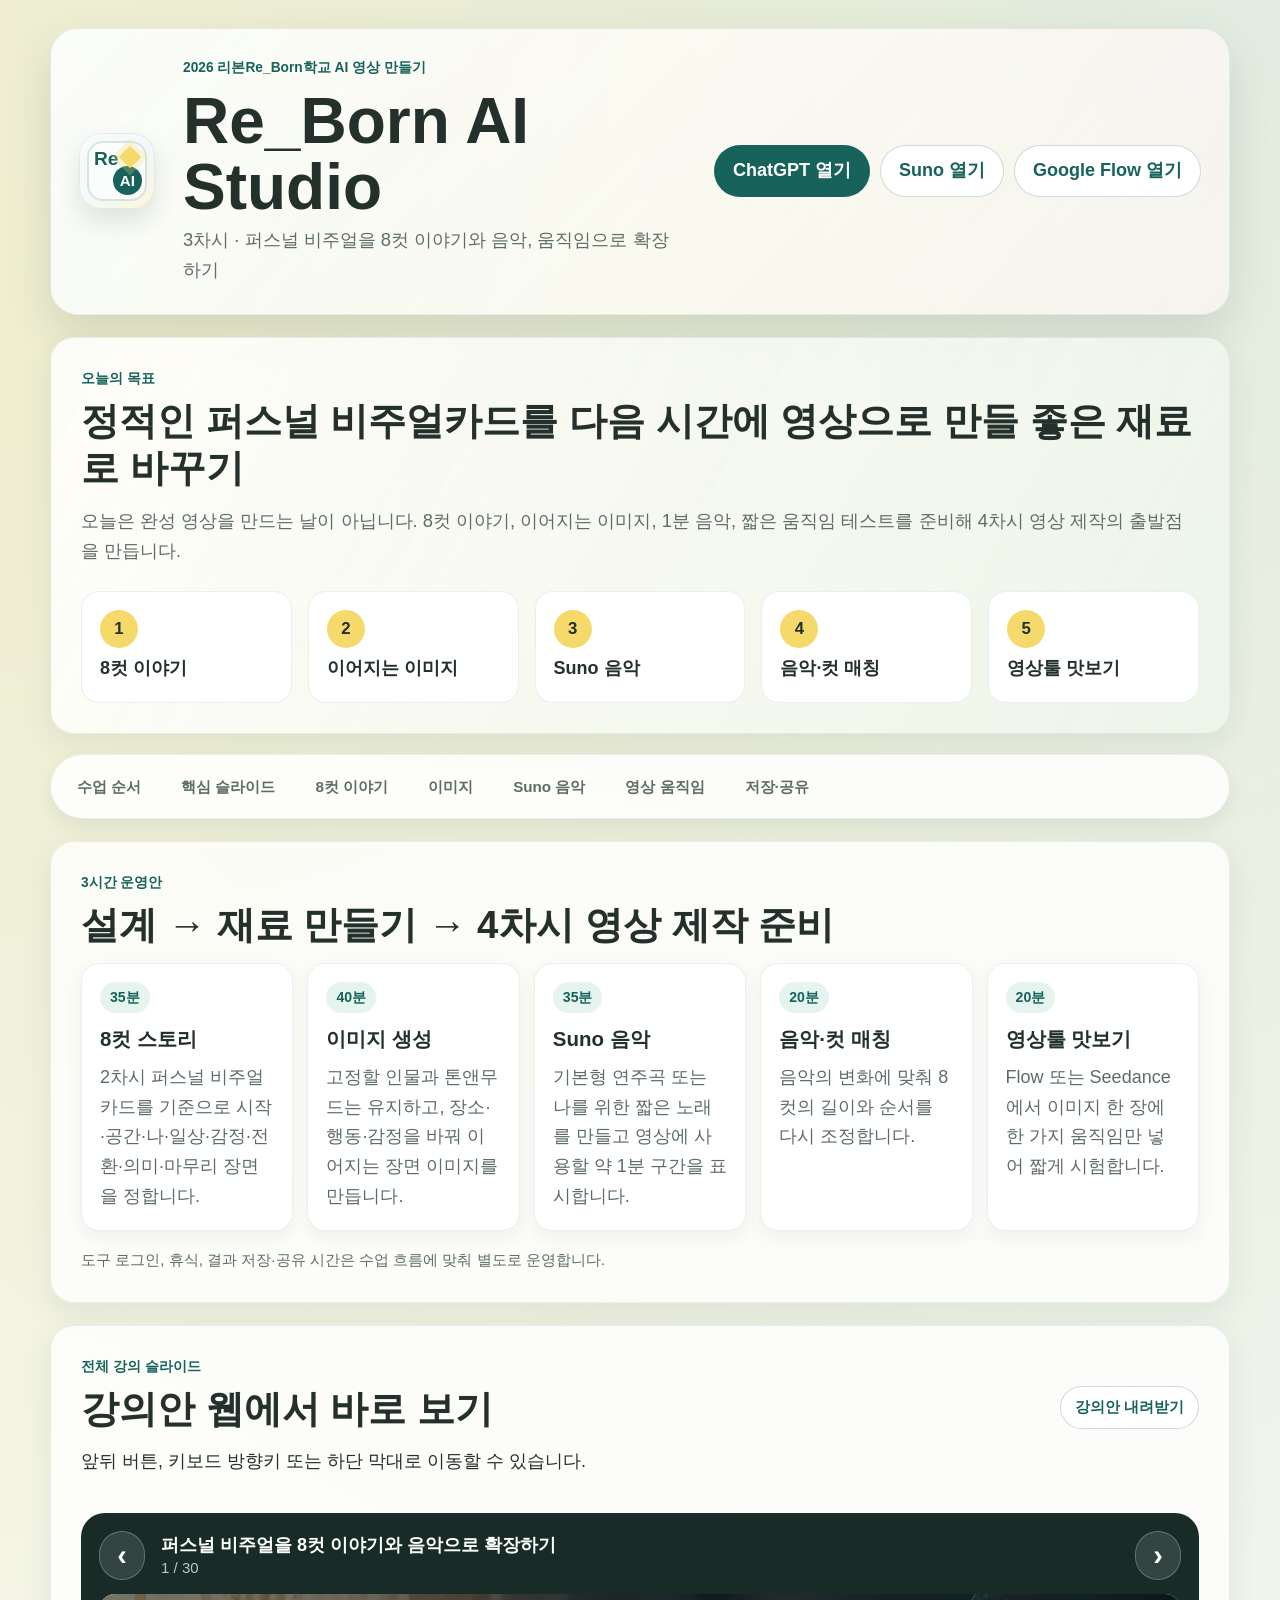
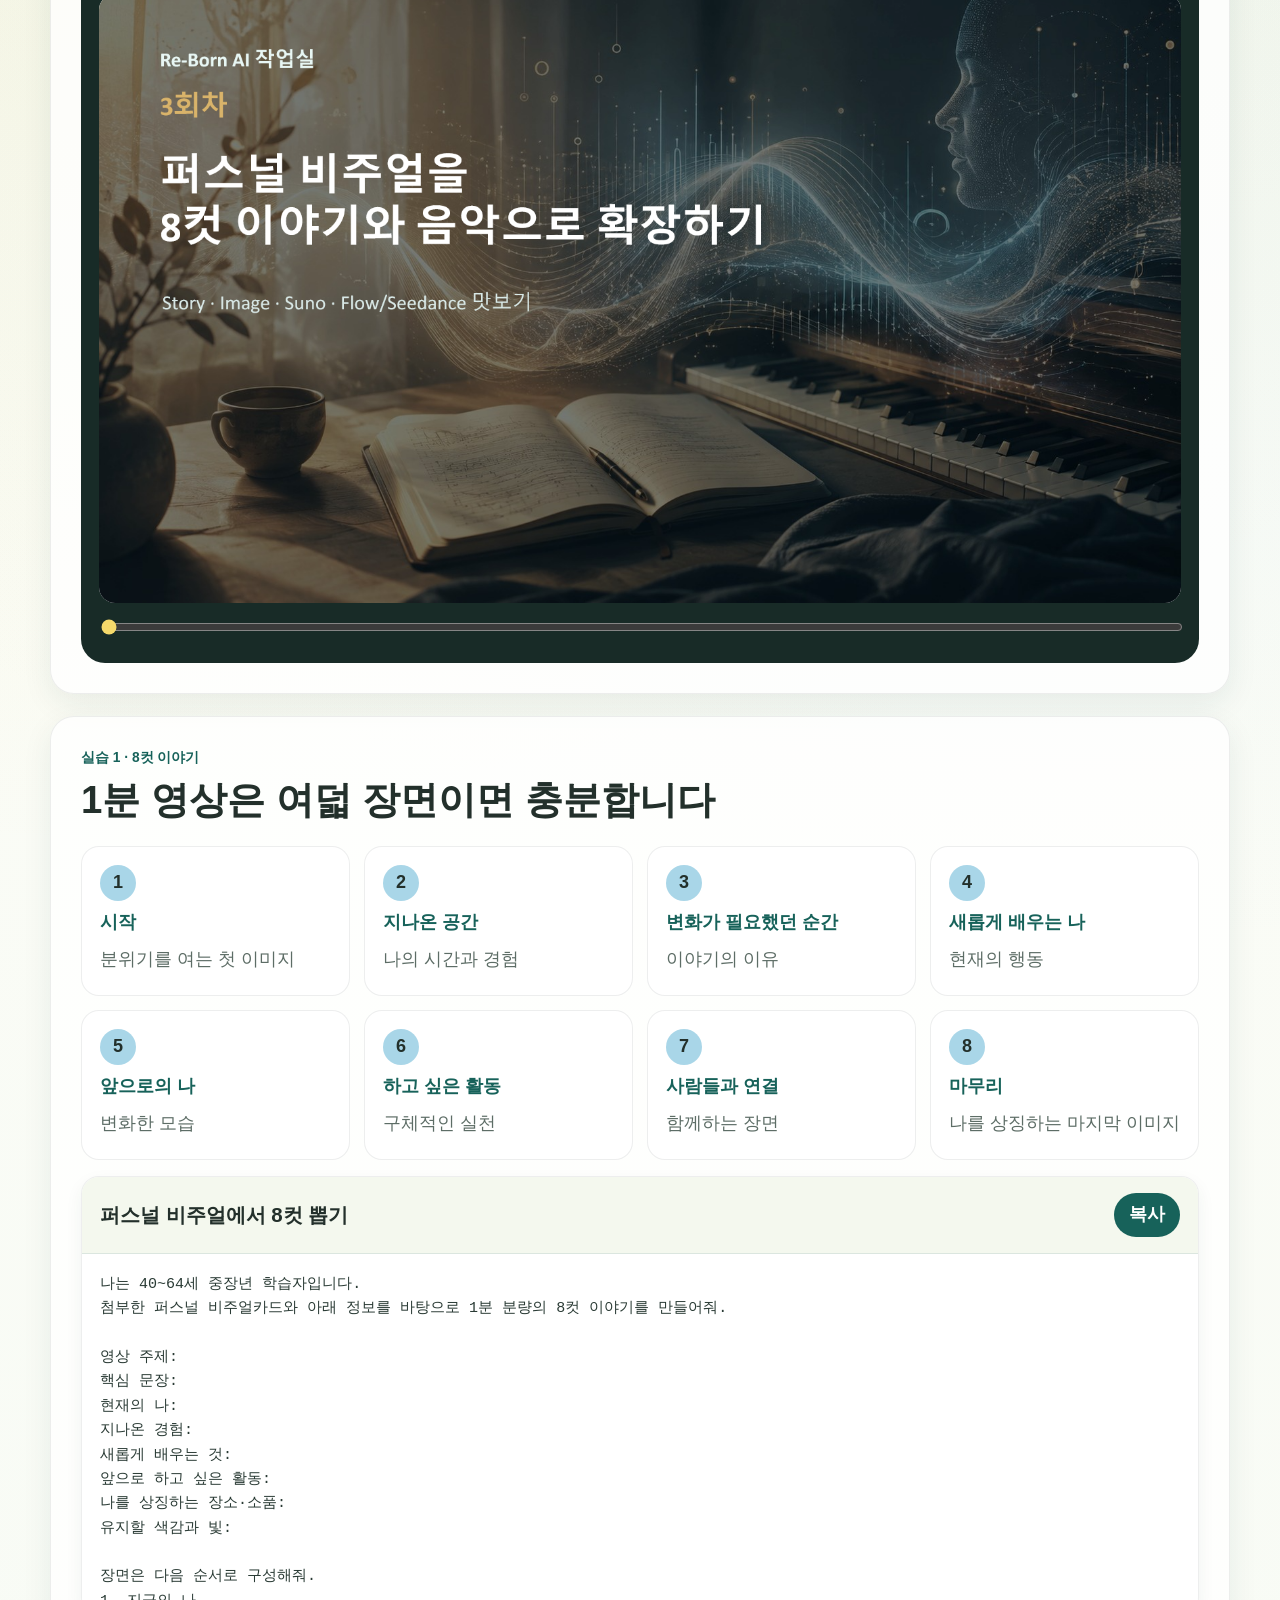
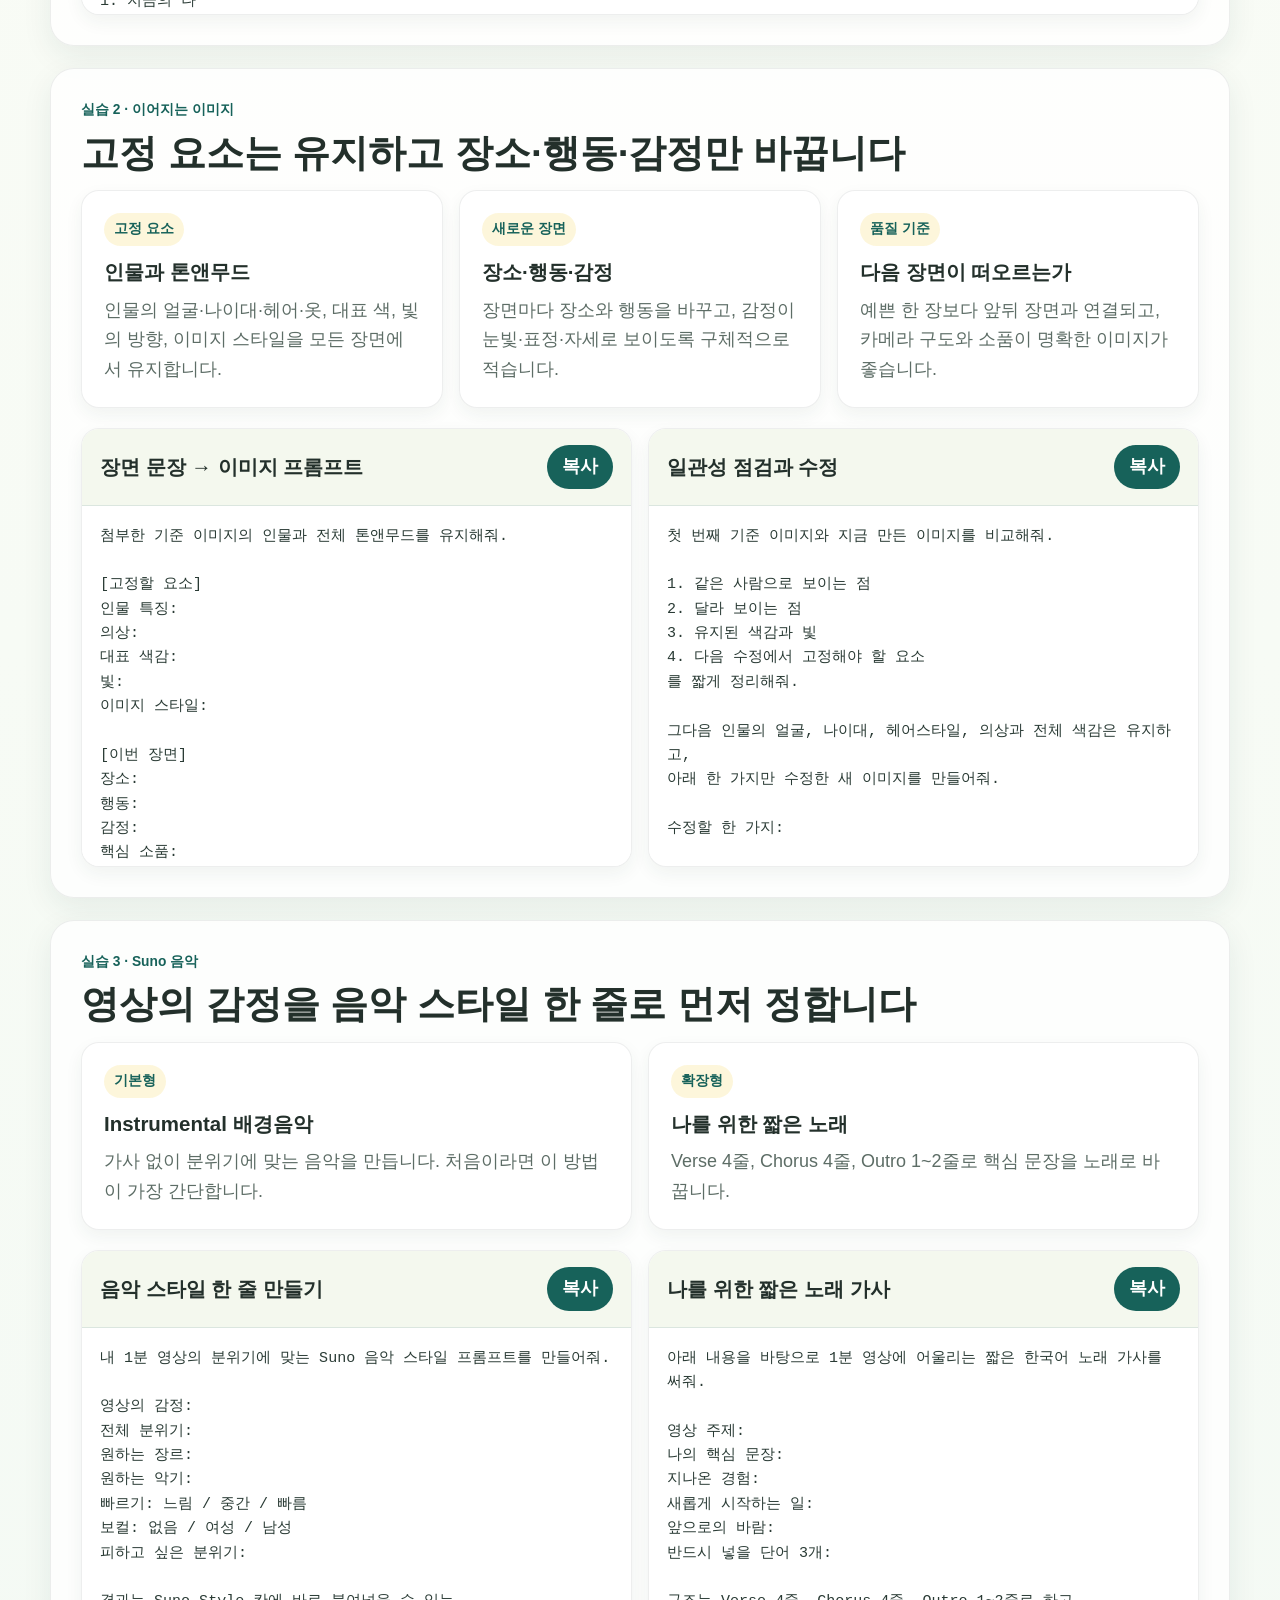
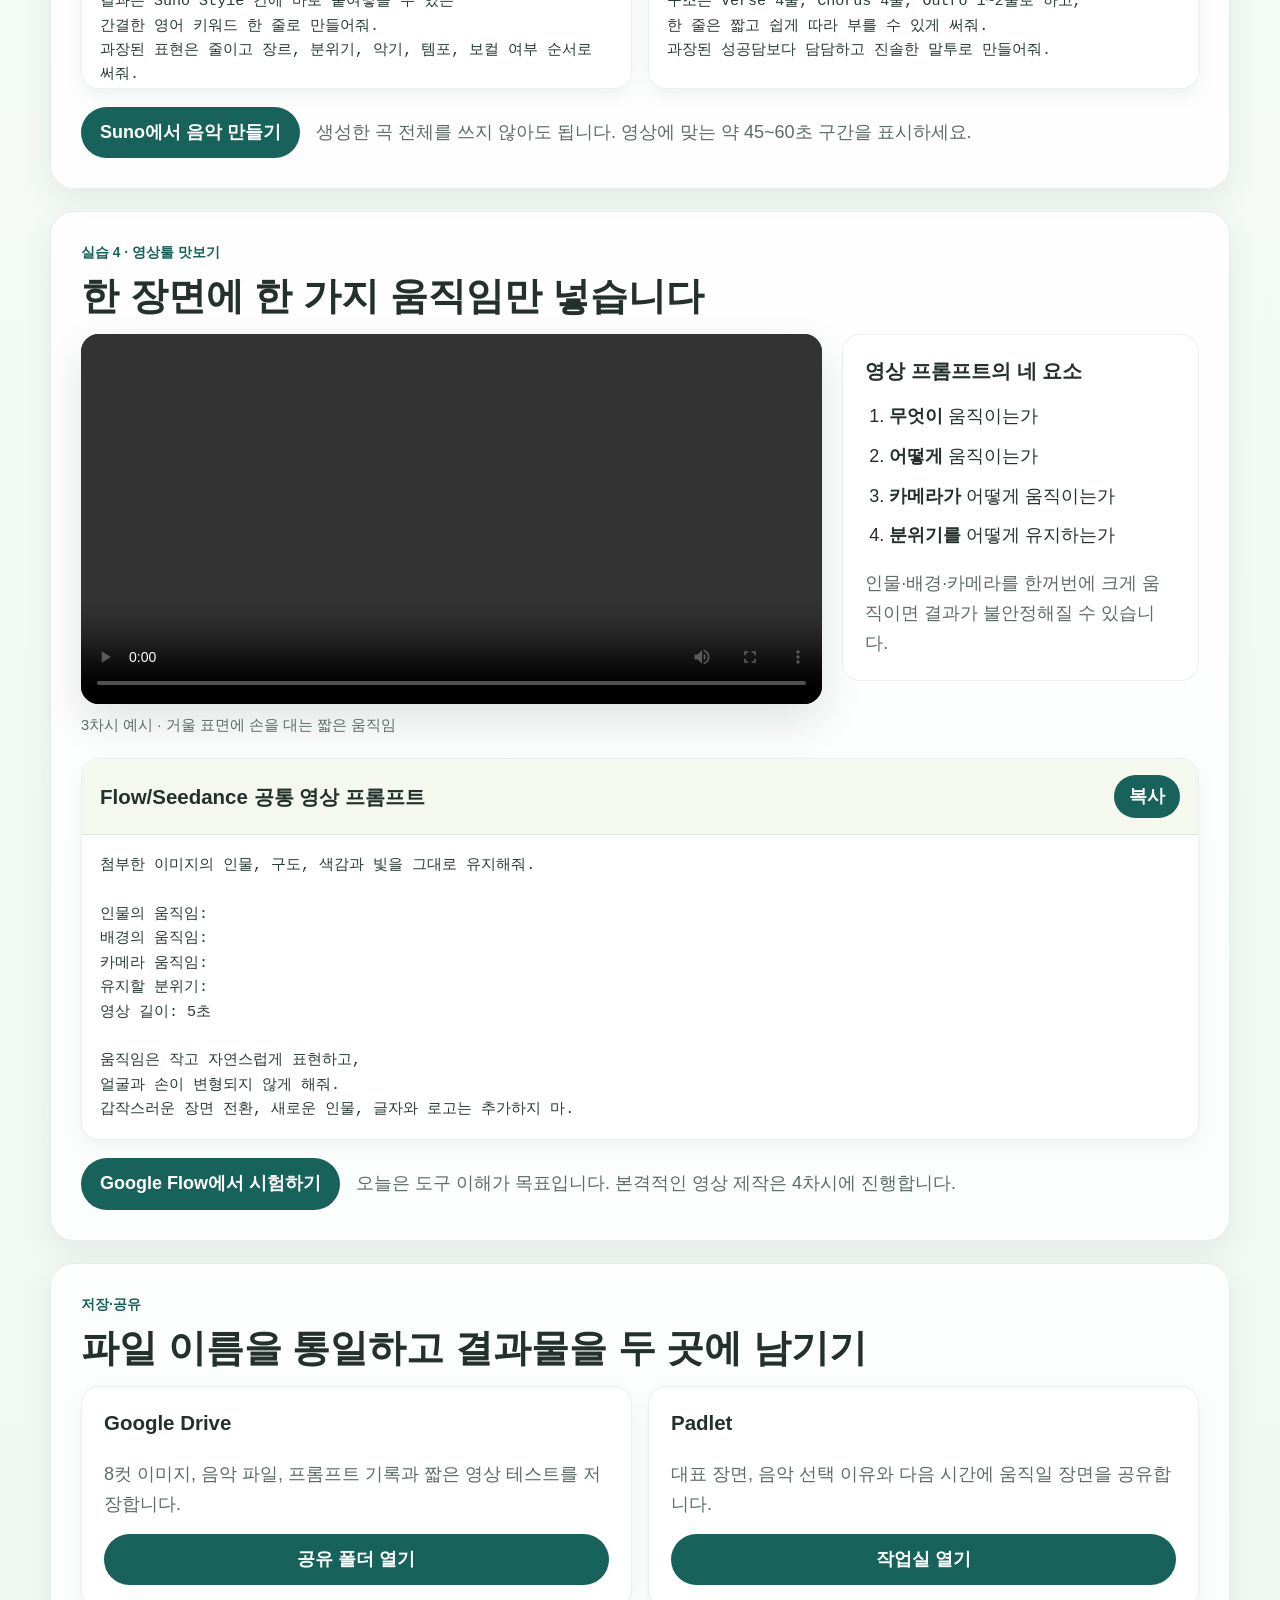
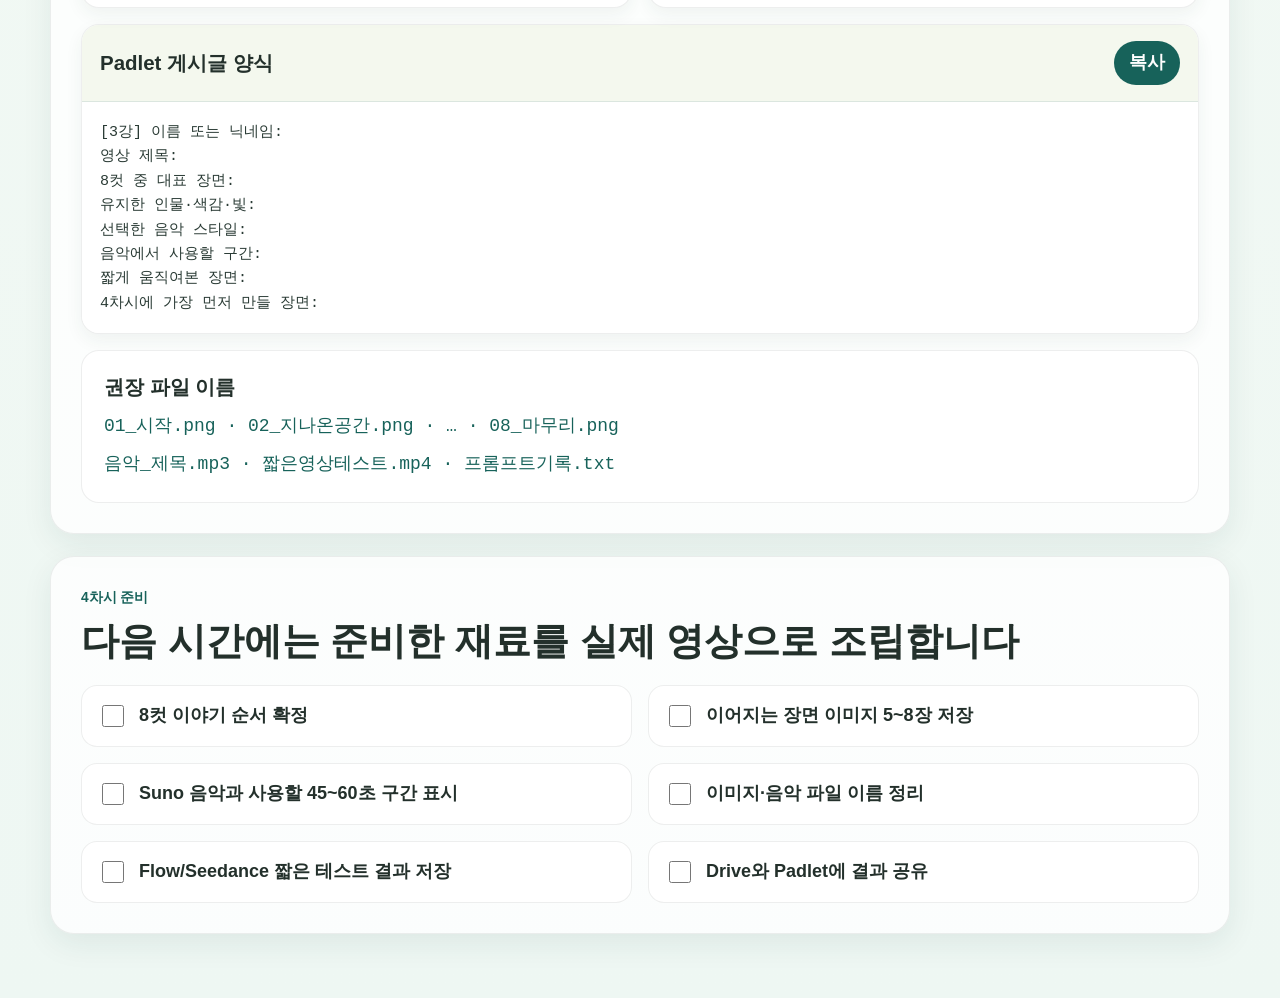
==== commit af9099b0: "Remove two session 3 public slides" ====
--- a/3차시/index.html
+++ b/3차시/index.html
@@ -90,7 +90,7 @@
         <div class="section-label">전체 강의 슬라이드</div>
         <div class="section-heading">
           <div>
-            <h2>32장 강의안을 웹에서 바로 보기</h2>
+            <h2>강의안 웹에서 바로 보기</h2>
             <p>앞뒤 버튼, 키보드 방향키 또는 하단 막대로 이동할 수 있습니다.</p>
           </div>
           <a class="button small" href="./downloads/군포_ReBorn_AI활용_3차시_통합강의안.pptx" download>강의안 내려받기</a>
@@ -100,12 +100,12 @@
             <button class="icon-button" id="prevSlide" type="button" aria-label="이전 슬라이드">‹</button>
             <div>
               <strong id="slideTitle">퍼스널 비주얼을 8컷 이야기와 음악으로 확장하기</strong>
-              <span id="slideCount">1 / 32</span>
+              <span id="slideCount">1 / 30</span>
             </div>
             <button class="icon-button" id="nextSlide" type="button" aria-label="다음 슬라이드">›</button>
           </div>
           <img id="slideImage" src="./assets/slides/slide-1.png" alt="3차시 강의 슬라이드" />
-          <input id="slideRange" type="range" min="0" max="31" value="0" aria-label="슬라이드 이동 막대" />
+          <input id="slideRange" type="range" min="0" max="29" value="0" aria-label="슬라이드 이동 막대" />
         </div>
       </section>
 
